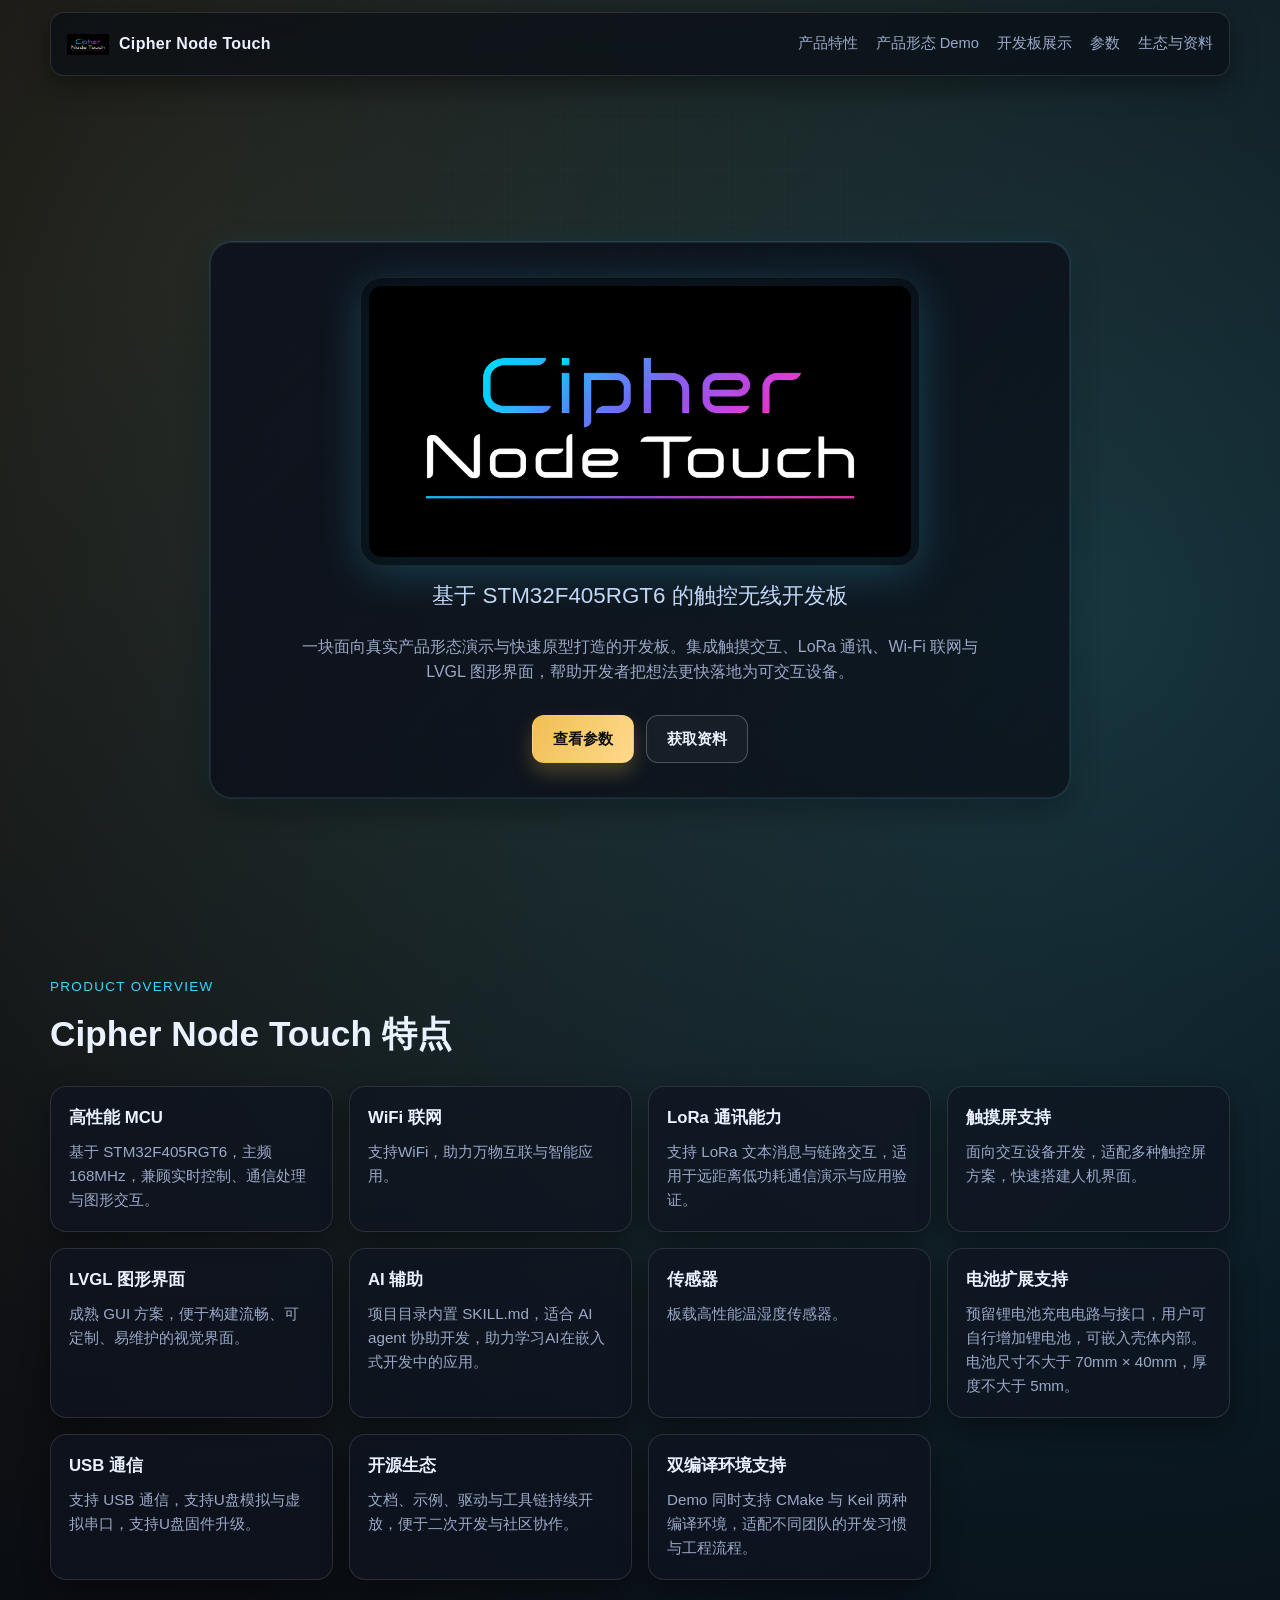
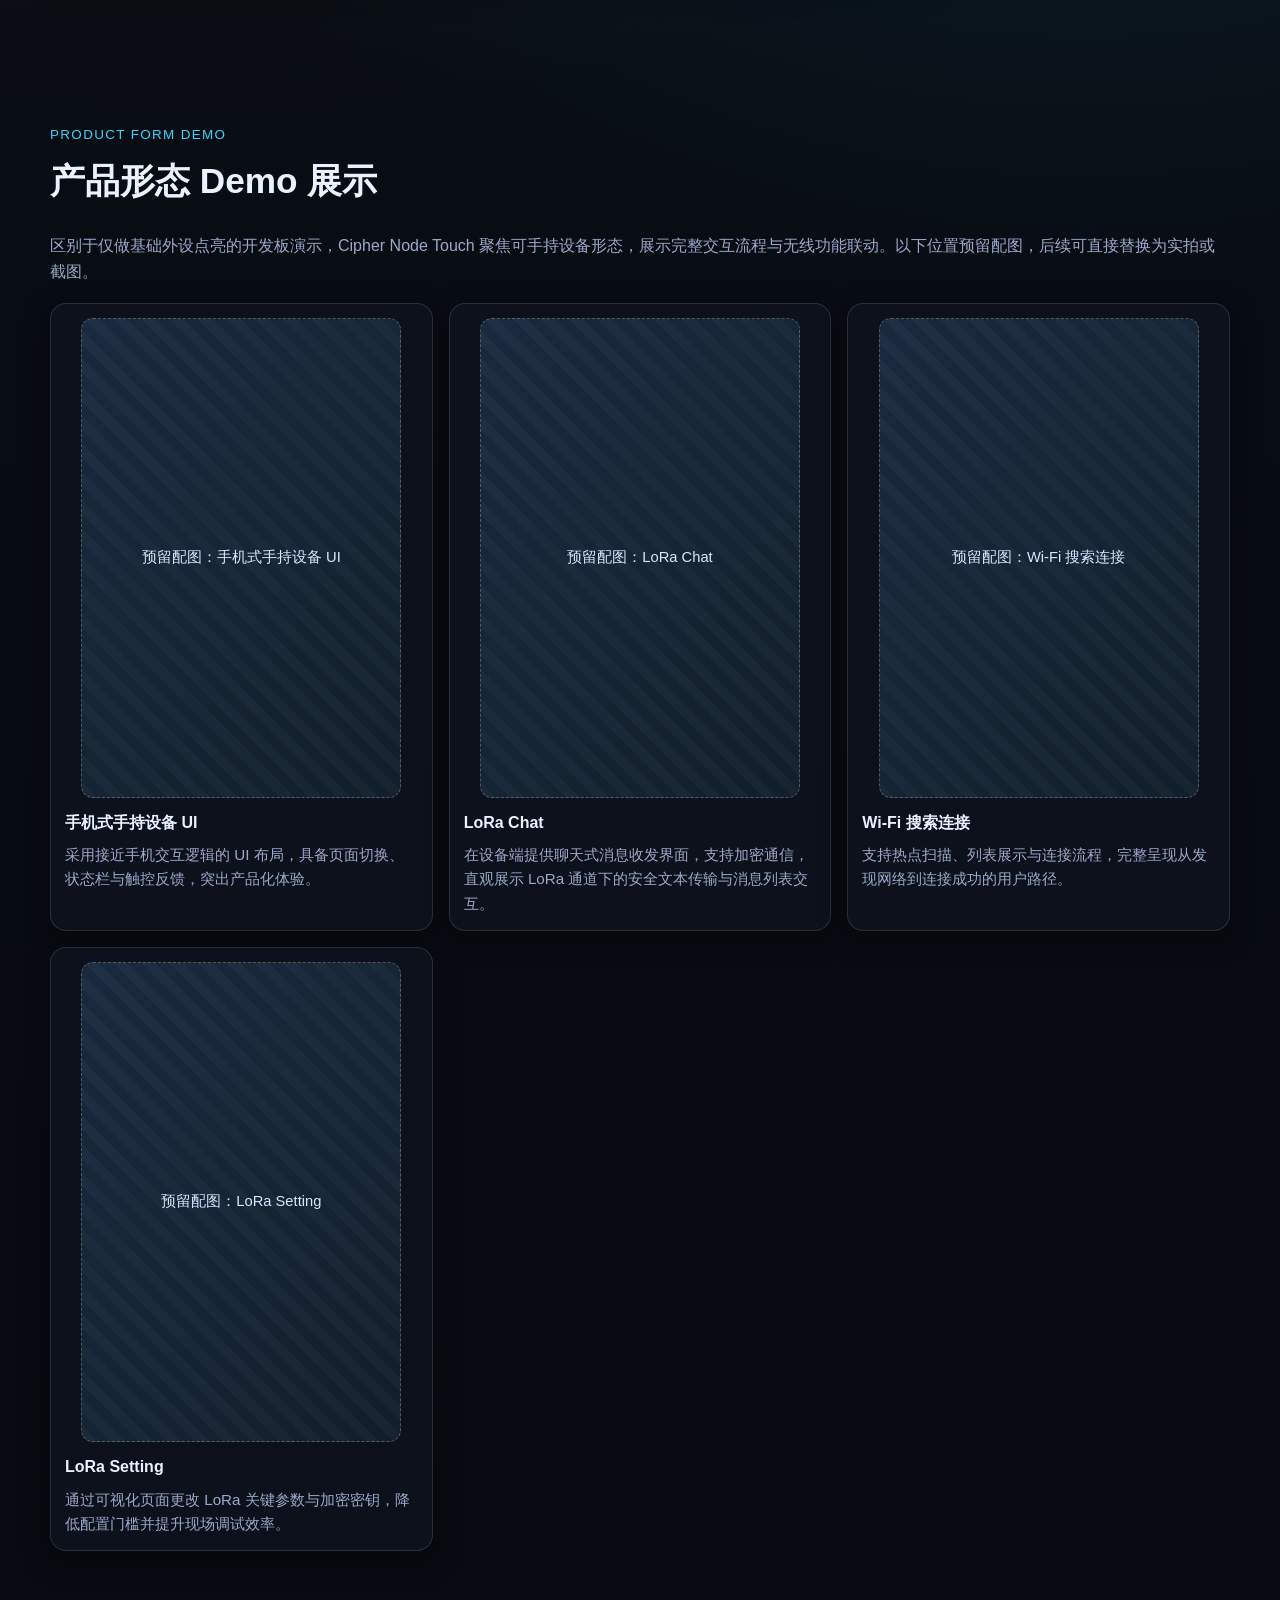
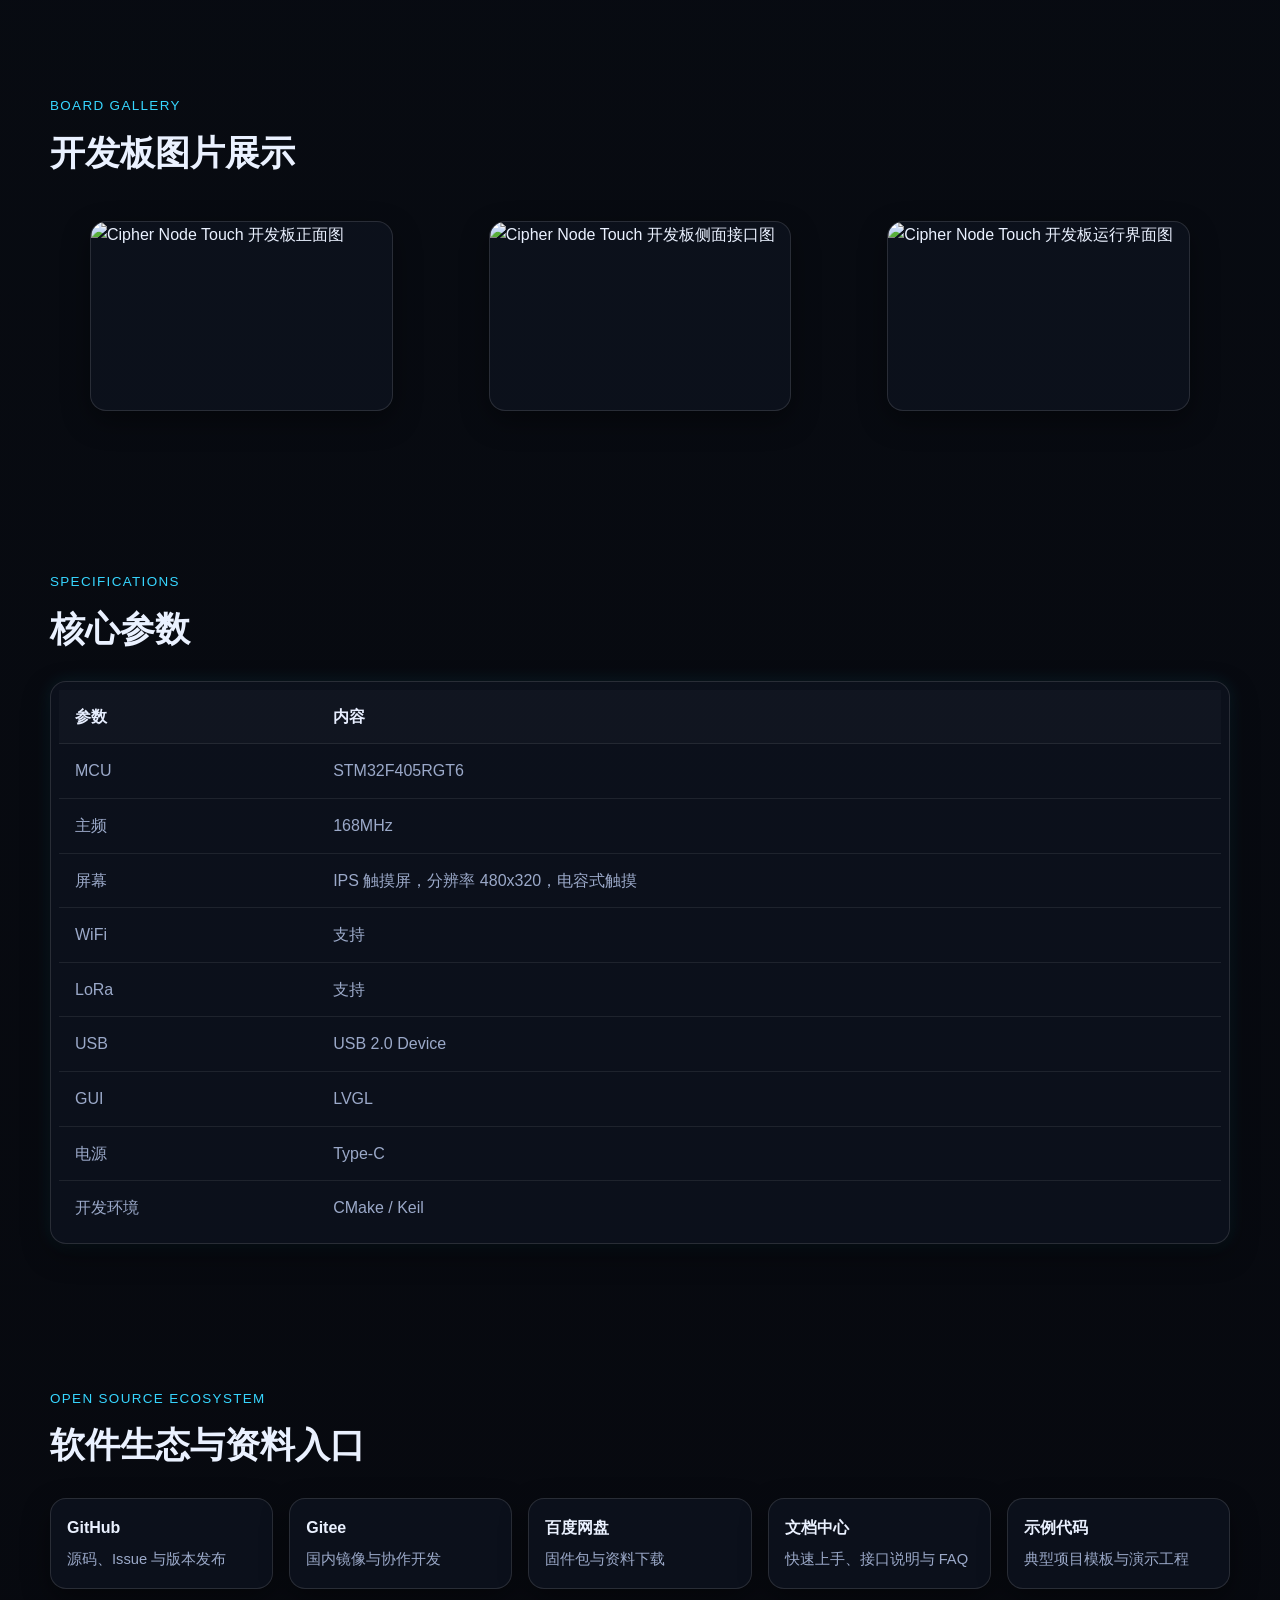
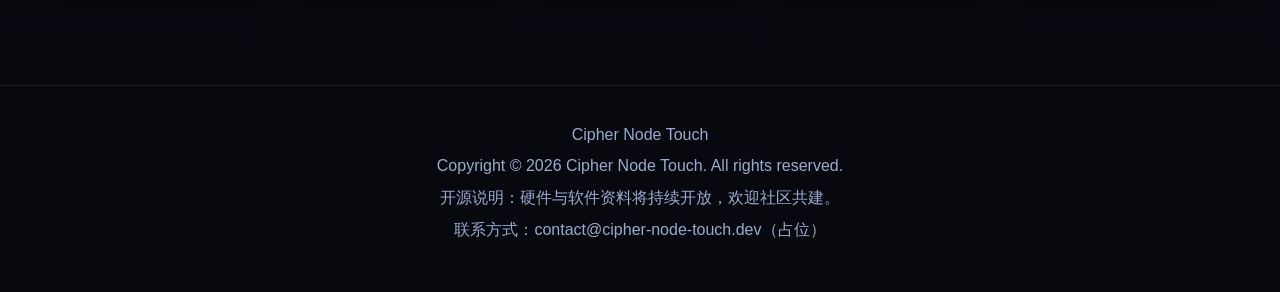
==== index.html @ 7a398c1e "init version" ====
<!doctype html>
<html lang="zh-CN">
  <head>
    <meta charset="UTF-8" />
    <meta http-equiv="X-UA-Compatible" content="IE=edge" />
    <meta name="viewport" content="width=device-width, initial-scale=1.0" />
    <title>Cipher Node Touch - STM32F405 触控无线开发板</title>
    <meta
      name="description"
      content="Cipher Node Touch 是一款基于 STM32F405RGT6 的触控无线开发板，支持 LoRa Chat、Wi-Fi 连接与 LVGL 图形界面。"
    />
    <meta
      name="keywords"
      content="Cipher Node Touch, 嵌入式开发板, STM32F405RGT6, 168MHz, LoRa Chat, Wi-Fi, LVGL, 触摸屏"
    />
    <meta name="author" content="Cipher Node Touch Team" />
    <meta property="og:title" content="Cipher Node Touch" />
    <meta
      property="og:description"
      content="基于 STM32F405RGT6 的触控无线开发板，专注产品化 UI 演示与快速开发。"
    />
    <meta property="og:type" content="website" />
    <meta property="og:image" content="images/board1.jpg" />
    <meta property="og:locale" content="zh_CN" />
    <link rel="stylesheet" href="style.css" />
  </head>
  <body class="is-loading">
    <div class="loader" aria-hidden="true">
      <div class="loader__ring"></div>
      <p>Cipher Node Touch</p>
    </div>

    <header class="site-header glass">
      <a class="logo" href="#hero" aria-label="Cipher Node Touch 首页">
        <img src="images/cipher_node_touch_logo.png" alt="Cipher Node Touch Logo" />
        <span>Cipher Node Touch</span>
      </a>
      <nav class="nav-links">
        <a href="#features">产品特性</a>
        <a href="#form-demo">产品形态 Demo</a>
        <a href="#gallery">开发板展示</a>
        <a href="#specs">参数</a>
        <a href="#ecosystem">生态与资料</a>
      </nav>
    </header>

    <main>
      <section id="hero" class="hero section-grid">
        <div class="hero__content reveal">
          <img
            class="hero-logo"
            src="images/cipher_node_touch_logo.png"
            alt="Cipher Node Touch"
          />
          <h2>基于 STM32F405RGT6 的触控无线开发板</h2>
          <p class="hero__desc">
            一块面向真实产品形态演示与快速原型打造的开发板。集成触摸交互、LoRa 通讯、Wi-Fi 联网与 LVGL 图形界面，帮助开发者把想法更快落地为可交互设备。
          </p>
          <div class="hero__actions">
            <a class="btn btn--primary" href="#specs">查看参数</a>
            <a class="btn btn--ghost" href="#ecosystem">获取资料</a>
          </div>
        </div>
      </section>

      <section id="features" class="section">
        <div class="section-title reveal">
          <p class="kicker">Product Overview</p>
          <h3>Cipher Node Touch 特点</h3>
        </div>
        <div class="feature-grid">
          <article class="card reveal">
            <h4>高性能 MCU</h4>
            <p>基于 STM32F405RGT6，主频 168MHz，兼顾实时控制、通信处理与图形交互。</p>
          </article>
          <article class="card reveal">
            <h4>WiFi 联网</h4>
            <p>支持WiFi，助力万物互联与智能应用。</p>
          </article>
          <article class="card reveal">
            <h4>LoRa 通讯能力</h4>
            <p>支持 LoRa 文本消息与链路交互，适用于远距离低功耗通信演示与应用验证。</p>
          </article>
          <article class="card reveal">
            <h4>触摸屏支持</h4>
            <p>面向交互设备开发，适配多种触控屏方案，快速搭建人机界面。</p>
          </article>
          <article class="card reveal">
            <h4>LVGL 图形界面</h4>
            <p>成熟 GUI 方案，便于构建流畅、可定制、易维护的视觉界面。</p>
          </article>
          <article class="card reveal">
            <h4>AI 辅助</h4>
            <p>项目目录内置 SKILL.md，适合 AI agent 协助开发，助力学习AI在嵌入式开发中的应用。</p>
          </article>
          <article class="card reveal">
            <h4>传感器</h4>
            <p>板载高性能温湿度传感器。</p>
          </article>
          <article class="card reveal">
            <h4>电池扩展支持</h4>
            <p>预留锂电池充电电路与接口，用户可自行增加锂电池，可嵌入壳体内部。电池尺寸不大于 70mm × 40mm，厚度不大于 5mm。</p>
          </article>
          <article class="card reveal">
            <h4>USB 通信</h4>
            <p>支持 USB 通信，支持U盘模拟与虚拟串口，支持U盘固件升级。</p>
          </article>
          <article class="card reveal">
            <h4>开源生态</h4>
            <p>文档、示例、驱动与工具链持续开放，便于二次开发与社区协作。</p>
          </article>
          <article class="card reveal">
            <h4>双编译环境支持</h4>
            <p>Demo 同时支持 CMake 与 Keil 两种编译环境，适配不同团队的开发习惯与工程流程。</p>
          </article>
        </div>
      </section>

      <section id="form-demo" class="section">
        <div class="section-title reveal">
          <p class="kicker">Product Form Demo</p>
          <h3>产品形态 Demo 展示</h3>
        </div>
        <p class="demo-intro reveal">
          区别于仅做基础外设点亮的开发板演示，Cipher Node Touch 聚焦可手持设备形态，展示完整交互流程与无线功能联动。以下位置预留配图，后续可直接替换为实拍或截图。
        </p>
        <div class="demo-grid">
          <article class="demo-card reveal">
            <div class="demo-media" aria-label="手机式手持设备 UI 预留配图">
              <span>预留配图：手机式手持设备 UI</span>
            </div>
            <h4>手机式手持设备 UI</h4>
            <p>采用接近手机交互逻辑的 UI 布局，具备页面切换、状态栏与触控反馈，突出产品化体验。</p>
          </article>
          <article class="demo-card reveal">
            <div class="demo-media" aria-label="LoRa Chat 演示预留配图">
              <span>预留配图：LoRa Chat</span>
            </div>
            <h4>LoRa Chat</h4>
            <p>在设备端提供聊天式消息收发界面，支持加密通信，直观展示 LoRa 通道下的安全文本传输与消息列表交互。</p>
          </article>
          <article class="demo-card reveal">
            <div class="demo-media" aria-label="Wi-Fi 搜索连接演示预留配图">
              <span>预留配图：Wi-Fi 搜索连接</span>
            </div>
            <h4>Wi-Fi 搜索连接</h4>
            <p>支持热点扫描、列表展示与连接流程，完整呈现从发现网络到连接成功的用户路径。</p>
          </article>
          <article class="demo-card reveal">
            <div class="demo-media" aria-label="LoRa Setting 演示预留配图">
              <span>预留配图：LoRa Setting</span>
            </div>
            <h4>LoRa Setting</h4>
            <p>通过可视化页面更改 LoRa 关键参数与加密密钥，降低配置门槛并提升现场调试效率。</p>
          </article>
        </div>
      </section>

      <section id="gallery" class="section">
        <div class="section-title reveal">
          <p class="kicker">Board Gallery</p>
          <h3>开发板图片展示</h3>
        </div>
        <div class="gallery-grid">
          <figure class="gallery-item reveal">
            <img
              src="images/board1.jpg"
              data-full="images/board1.jpg"
              loading="lazy"
              alt="Cipher Node Touch 开发板正面图"
            />
          </figure>
          <figure class="gallery-item reveal">
            <img
              src="images/board2.jpg"
              data-full="images/board2.jpg"
              loading="lazy"
              alt="Cipher Node Touch 开发板侧面接口图"
            />
          </figure>
          <figure class="gallery-item reveal">
            <img
              src="images/board3.jpg"
              data-full="images/board3.jpg"
              loading="lazy"
              alt="Cipher Node Touch 开发板运行界面图"
            />
          </figure>
        </div>
      </section>

      <section id="specs" class="section">
        <div class="section-title reveal">
          <p class="kicker">Specifications</p>
          <h3>核心参数</h3>
        </div>
        <div class="table-wrap reveal">
          <table class="spec-table" aria-label="Cipher Node Touch 参数表">
            <thead>
              <tr>
                <th>参数</th>
                <th>内容</th>
              </tr>
            </thead>
            <tbody>
              <tr>
                <td>MCU</td>
                <td>STM32F405RGT6</td>
              </tr>
              <tr>
                <td>主频</td>
                <td>168MHz</td>
              </tr>
              <tr>
                <td>屏幕</td>
                <td>IPS 触摸屏，分辨率 480x320，电容式触摸</td>
              </tr>
              <tr>
                <td>WiFi</td>
                <td>支持</td>
              </tr>
              <tr>
                <td>LoRa</td>
                <td>支持</td>
              </tr>
              <tr>
                <td>USB</td>
                <td>USB 2.0 Device</td>
              </tr>
              <tr>
                <td>GUI</td>
                <td>LVGL</td>
              </tr>
              <tr>
                <td>电源</td>
                <td>Type-C</td>
              </tr>
              <tr>
                <td>开发环境</td>
                <td>CMake / Keil</td>
              </tr>
            </tbody>
          </table>
        </div>
      </section>

      <section id="ecosystem" class="section">
        <div class="section-title reveal">
          <p class="kicker">Open Source Ecosystem</p>
          <h3>软件生态与资料入口</h3>
        </div>
        <div class="eco-grid">
          <a class="eco-card reveal" href="https://github.com/your_repo" target="_blank" rel="noreferrer">
            <h4>GitHub</h4>
            <p>源码、Issue 与版本发布</p>
          </a>
          <a class="eco-card reveal" href="https://gitee.com/your_repo" target="_blank" rel="noreferrer">
            <h4>Gitee</h4>
            <p>国内镜像与协作开发</p>
          </a>
          <a class="eco-card reveal" href="https://pan.baidu.com/xxxx" target="_blank" rel="noreferrer">
            <h4>百度网盘</h4>
            <p>固件包与资料下载</p>
          </a>
          <a class="eco-card reveal" href="https://github.com/your_repo" target="_blank" rel="noreferrer">
            <h4>文档中心</h4>
            <p>快速上手、接口说明与 FAQ</p>
          </a>
          <a class="eco-card reveal" href="https://github.com/your_repo" target="_blank" rel="noreferrer">
            <h4>示例代码</h4>
            <p>典型项目模板与演示工程</p>
          </a>
        </div>
      </section>
    </main>

    <footer class="site-footer">
      <p>Cipher Node Touch</p>
      <p>Copyright © <span id="year"></span> Cipher Node Touch. All rights reserved.</p>
      <p>开源说明：硬件与软件资料将持续开放，欢迎社区共建。</p>
      <p>联系方式：contact@cipher-node-touch.dev（占位）</p>
    </footer>

    <button class="back-to-top" id="backToTop" aria-label="返回顶部">↑</button>

    <div class="lightbox" id="lightbox" aria-hidden="true">
      <button class="lightbox__close" id="lightboxClose" aria-label="关闭预览">×</button>
      <img id="lightboxImg" alt="开发板大图预览" />
    </div>

    <script src="script.js"></script>
  </body>
</html>
---- style.css ----
:root {
  --bg: #090b10;
  --bg-soft: #121723;
  --card: rgba(15, 20, 32, 0.72);
  --line: rgba(255, 255, 255, 0.12);
  --text: #eaf1ff;
  --muted: #9ba9c9;
  --gold: #f0bf53;
  --cyan: #37d6ff;
  --accent: #65b6ff;
  --radius: 16px;
  --shadow-soft: 0 10px 28px rgba(0, 0, 0, 0.4);
  --shadow-glow: 0 0 0 1px rgba(101, 182, 255, 0.16), 0 0 24px rgba(55, 214, 255, 0.1);
}

* {
  box-sizing: border-box;
}

html {
  scroll-behavior: smooth;
}

body {
  margin: 0;
  color: var(--text);
  background:
    radial-gradient(circle at 85% 12%, rgba(55, 214, 255, 0.18), transparent 28%),
    radial-gradient(circle at 15% 5%, rgba(240, 191, 83, 0.12), transparent 30%),
    linear-gradient(180deg, #07090f 0%, #080c13 36%, #07090f 100%);
  font-family: "HarmonyOS Sans SC", "Noto Sans SC", "PingFang SC", "Microsoft YaHei", sans-serif;
  line-height: 1.6;
  overflow-x: hidden;
}

body::before {
  content: "";
  position: fixed;
  inset: 0;
  pointer-events: none;
  background-image:
    linear-gradient(rgba(255, 255, 255, 0.04) 1px, transparent 1px),
    linear-gradient(90deg, rgba(255, 255, 255, 0.04) 1px, transparent 1px);
  background-size: 56px 56px;
  mask-image: radial-gradient(circle at center, black 35%, transparent 100%);
  opacity: 0.35;
  z-index: -1;
}

a {
  color: inherit;
  text-decoration: none;
}

.site-header {
  position: sticky;
  top: 12px;
  z-index: 20;
  width: min(1180px, calc(100% - 24px));
  margin: 12px auto 0;
  padding: 10px 16px;
  display: flex;
  align-items: center;
  justify-content: space-between;
  border-radius: 14px;
  border: 1px solid var(--line);
}

.glass {
  backdrop-filter: blur(10px) saturate(130%);
  background: rgba(10, 14, 22, 0.72);
  box-shadow: var(--shadow-soft);
}

.logo {
  display: inline-flex;
  align-items: center;
  gap: 10px;
  font-weight: 700;
  letter-spacing: 0.02em;
}

.logo img {
  width: 42px;
  height: 42px;
  object-fit: contain;
}

.nav-links {
  display: flex;
  gap: 18px;
  font-size: 0.92rem;
  color: var(--muted);
}

.nav-links a {
  position: relative;
  transition: color 0.28s ease;
}

.nav-links a::after {
  content: "";
  position: absolute;
  left: 0;
  bottom: -5px;
  width: 100%;
  height: 2px;
  transform: scaleX(0);
  transform-origin: right;
  transition: transform 0.25s ease;
  background: linear-gradient(90deg, var(--gold), var(--cyan));
}

.nav-links a:hover {
  color: var(--text);
}

.nav-links a:hover::after {
  transform-origin: left;
  transform: scaleX(1);
}

main {
  width: min(1180px, calc(100% - 24px));
  margin: 0 auto;
}

.section {
  padding: 72px 0;
}

.section-grid {
  min-height: 92vh;
  display: grid;
  place-items: center;
  padding: 80px 0 20px;
  position: relative;
  isolation: isolate;
}

.hero__content {
  width: min(860px, 100%);
  text-align: center;
  padding: 34px 28px;
  border-radius: 22px;
  border: 1px solid rgba(255, 255, 255, 0.08);
  background: linear-gradient(135deg, rgba(11, 16, 28, 0.85), rgba(8, 11, 20, 0.65));
  box-shadow: var(--shadow-soft), var(--shadow-glow);
}

.hero-logo {
  width: min(560px, 88%);
  height: auto;
  display: block;
  margin: 0 auto;
  padding: 8px;
  border-radius: 22px;
  background: rgba(7, 11, 18, 0.68);
  border: 1px solid rgba(255, 255, 255, 0.08);
  filter: drop-shadow(0 8px 22px rgba(55, 214, 255, 0.24));
}

h1 {
  margin: 0;
  font-size: clamp(2.2rem, 6vw, 4rem);
  line-height: 1.1;
  letter-spacing: 0.02em;
}

h2 {
  margin: 12px 0 0;
  font-weight: 500;
  color: #c7d7f6;
  font-size: clamp(1rem, 2.7vw, 1.4rem);
}

.hero__desc {
  margin: 20px auto 0;
  max-width: 680px;
  color: var(--muted);
}

.hero__actions {
  margin-top: 30px;
  display: inline-flex;
  flex-wrap: wrap;
  justify-content: center;
  gap: 12px;
}

.btn {
  padding: 11px 20px;
  border-radius: 12px;
  font-weight: 600;
  font-size: 0.95rem;
  border: 1px solid transparent;
  transition: transform 0.24s ease, box-shadow 0.24s ease, border-color 0.24s ease;
}

.btn:hover {
  transform: translateY(-2px);
}

.btn--primary {
  color: #101010;
  background: linear-gradient(120deg, var(--gold), #ffd98c);
  box-shadow: 0 10px 20px rgba(240, 191, 83, 0.25);
}

.btn--ghost {
  border-color: rgba(255, 255, 255, 0.24);
  background: rgba(255, 255, 255, 0.04);
}

.btn--ghost:hover {
  box-shadow: 0 8px 20px rgba(55, 214, 255, 0.14);
}

.section-title {
  margin-bottom: 24px;
}

.kicker {
  color: var(--cyan);
  margin: 0;
  font-size: 0.84rem;
  text-transform: uppercase;
  letter-spacing: 0.1em;
}

h3 {
  margin: 8px 0 0;
  font-size: clamp(1.45rem, 3vw, 2.2rem);
}

.feature-grid,
.demo-grid,
.gallery-grid,
.eco-grid {
  display: grid;
  gap: 16px;
}

.feature-grid {
  grid-template-columns: repeat(4, minmax(0, 1fr));
}

.card,
.eco-card,
.gallery-item,
.table-wrap {
  border-radius: var(--radius);
  border: 1px solid var(--line);
  background: var(--card);
  box-shadow: var(--shadow-soft);
}

.card {
  padding: 18px;
  transition: transform 0.26s ease, border-color 0.26s ease, box-shadow 0.26s ease;
}

.card h4 {
  margin: 0;
  font-size: 1.05rem;
}

.card p {
  margin: 8px 0 0;
  color: var(--muted);
  font-size: 0.95rem;
}

.card:hover {
  transform: translateY(-4px);
  border-color: rgba(101, 182, 255, 0.42);
  box-shadow: var(--shadow-soft), 0 0 22px rgba(55, 214, 255, 0.14);
}

.gallery-grid {
  grid-template-columns: repeat(3, minmax(0, 1fr));
}

.demo-intro {
  margin: 0 0 18px;
  color: var(--muted);
}

.demo-grid {
  grid-template-columns: repeat(3, minmax(0, 1fr));
}

.demo-card {
  padding: 14px;
  border-radius: var(--radius);
  border: 1px solid var(--line);
  background: var(--card);
  box-shadow: var(--shadow-soft);
  transition: transform 0.26s ease, border-color 0.26s ease, box-shadow 0.26s ease;
}

.demo-card:hover {
  transform: translateY(-4px);
  border-color: rgba(101, 182, 255, 0.42);
  box-shadow: var(--shadow-soft), 0 0 22px rgba(55, 214, 255, 0.14);
}

.demo-media {
  width: min(320px, 100%);
  aspect-ratio: 320 / 480;
  border-radius: 12px;
  border: 1px dashed rgba(255, 255, 255, 0.24);
  display: grid;
  place-items: center;
  text-align: center;
  padding: 12px;
  margin: 0 auto;
  color: #d9e6ff;
  background:
    linear-gradient(130deg, rgba(101, 182, 255, 0.14), rgba(55, 214, 255, 0.06)),
    repeating-linear-gradient(45deg, rgba(255, 255, 255, 0.04) 0 10px, rgba(255, 255, 255, 0.01) 10px 20px);
}

.demo-media span {
  font-size: 0.92rem;
}

.demo-card h4 {
  margin: 12px 0 0;
}

.demo-card p {
  margin: 8px 0 0;
  color: var(--muted);
  font-size: 0.95rem;
}

.gallery-item {
  overflow: hidden;
}

.gallery-item img {
  display: block;
  width: 100%;
  aspect-ratio: 16 / 10;
  object-fit: cover;
  transition: transform 0.32s ease, filter 0.32s ease;
  cursor: zoom-in;
}

.gallery-item:hover img {
  transform: scale(1.04);
  filter: brightness(1.08);
}

.table-wrap {
  overflow-x: auto;
  padding: 8px;
  box-shadow: var(--shadow-soft), 0 0 18px rgba(55, 214, 255, 0.1);
}

.spec-table {
  width: 100%;
  border-collapse: collapse;
  min-width: 620px;
}

.spec-table th,
.spec-table td {
  padding: 14px 16px;
  border-bottom: 1px solid rgba(255, 255, 255, 0.08);
  text-align: left;
}

.spec-table th {
  color: #e7eeff;
  background: rgba(255, 255, 255, 0.02);
  font-weight: 600;
}

.spec-table td {
  color: var(--muted);
}

.spec-table tr:last-child td {
  border-bottom: none;
}

.eco-grid {
  grid-template-columns: repeat(5, minmax(0, 1fr));
}

.eco-card {
  padding: 16px;
  transition: transform 0.24s ease, border-color 0.24s ease, box-shadow 0.24s ease;
}

.eco-card h4 {
  margin: 0;
}

.eco-card p {
  margin: 8px 0 0;
  color: var(--muted);
  font-size: 0.92rem;
}

.eco-card:hover {
  transform: translateY(-3px);
  border-color: rgba(240, 191, 83, 0.55);
  box-shadow: var(--shadow-soft), 0 0 22px rgba(240, 191, 83, 0.14);
}

.site-footer {
  margin-top: 24px;
  padding: 30px 12px 44px;
  color: #9aabcf;
  text-align: center;
  border-top: 1px solid rgba(255, 255, 255, 0.08);
}

.site-footer p {
  margin: 6px 0;
}

.back-to-top {
  position: fixed;
  right: 18px;
  bottom: 20px;
  width: 42px;
  height: 42px;
  border: none;
  border-radius: 50%;
  display: grid;
  place-items: center;
  color: #111;
  font-size: 18px;
  font-weight: 700;
  cursor: pointer;
  background: linear-gradient(145deg, var(--gold), #ffd98c);
  box-shadow: 0 8px 22px rgba(240, 191, 83, 0.32);
  opacity: 0;
  transform: translateY(10px);
  pointer-events: none;
  transition: opacity 0.24s ease, transform 0.24s ease;
  z-index: 21;
}

.back-to-top.is-visible {
  opacity: 1;
  transform: translateY(0);
  pointer-events: auto;
}

.loader {
  position: fixed;
  inset: 0;
  display: grid;
  place-items: center;
  gap: 12px;
  background: #080b12;
  z-index: 50;
  transition: opacity 0.45s ease, visibility 0.45s ease;
}

.loader p {
  margin: 0;
  color: #afbddb;
  letter-spacing: 0.08em;
}

.loader__ring {
  width: 46px;
  height: 46px;
  border-radius: 50%;
  border: 3px solid rgba(255, 255, 255, 0.14);
  border-top-color: var(--cyan);
  animation: spin 1s linear infinite;
}

body.is-ready .loader {
  opacity: 0;
  visibility: hidden;
}

.lightbox {
  position: fixed;
  inset: 0;
  display: grid;
  place-items: center;
  padding: 20px;
  background: rgba(4, 7, 12, 0.82);
  opacity: 0;
  visibility: hidden;
  transition: opacity 0.28s ease, visibility 0.28s ease;
  z-index: 45;
}

.lightbox img {
  width: min(1100px, calc(100vw - 24px));
  max-height: calc(100vh - 36px);
  object-fit: contain;
  border-radius: 14px;
  border: 1px solid rgba(255, 255, 255, 0.18);
}

.lightbox.is-open {
  opacity: 1;
  visibility: visible;
}

.lightbox__close {
  position: absolute;
  top: 14px;
  right: 18px;
  width: 38px;
  height: 38px;
  border: none;
  border-radius: 50%;
  font-size: 24px;
  line-height: 1;
  color: #0d0d0d;
  cursor: pointer;
  background: linear-gradient(145deg, var(--gold), #ffd98c);
}

.reveal {
  opacity: 0;
  transform: translateY(14px);
  transition: opacity 0.55s ease, transform 0.55s ease;
}

.reveal.is-visible {
  opacity: 1;
  transform: translateY(0);
}

@keyframes spin {
  to {
    transform: rotate(360deg);
  }
}

@media (max-width: 1100px) {
  .feature-grid {
    grid-template-columns: repeat(2, minmax(0, 1fr));
  }

  .demo-grid {
    grid-template-columns: repeat(2, minmax(0, 1fr));
  }

  .eco-grid {
    grid-template-columns: repeat(3, minmax(0, 1fr));
  }
}

@media (max-width: 760px) {
  .site-header {
    top: 8px;
    flex-direction: column;
    align-items: flex-start;
    gap: 8px;
  }

  .nav-links {
    width: 100%;
    overflow-x: auto;
    white-space: nowrap;
    padding-bottom: 2px;
  }

  .section {
    padding: 54px 0;
  }

  .hero__content {
    text-align: left;
  }

  .hero__actions {
    justify-content: flex-start;
  }

  .feature-grid,
  .demo-grid,
  .gallery-grid,
  .eco-grid {
    grid-template-columns: 1fr;
  }

  .spec-table {
    min-width: 540px;
  }
}
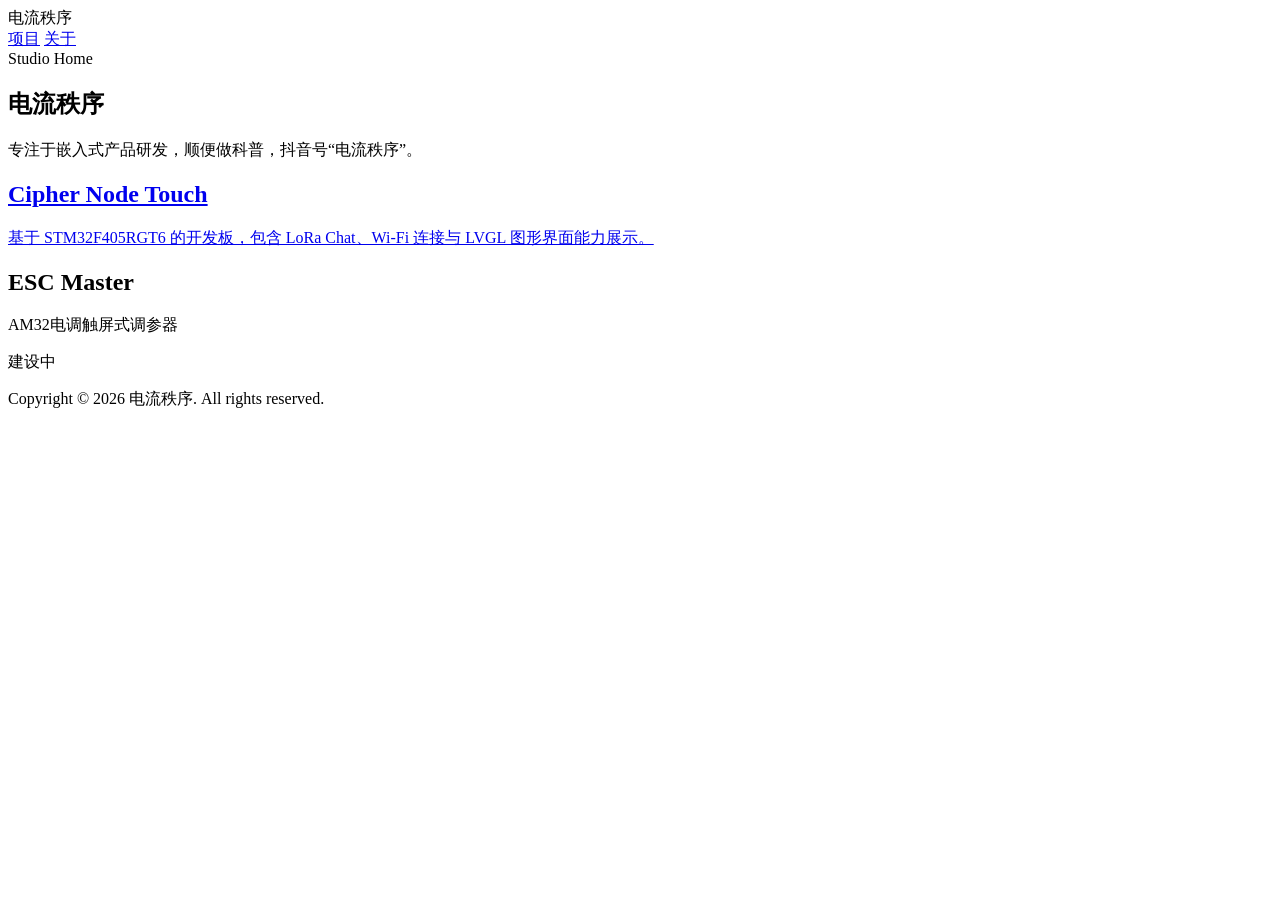
==== commit 2858182f: "add Google Analytics" ====
--- a/index.html
+++ b/index.html
@@ -1,293 +1,80 @@
 <!doctype html>
 <html lang="zh-CN">
   <head>
+    <!-- Google tag (gtag.js) -->
+    <script async src="https://www.googletagmanager.com/gtag/js?id=G-Q7XBK7DT02"></script>
+    <script>
+      window.dataLayer = window.dataLayer || [];
+      function gtag(){dataLayer.push(arguments);}
+      gtag('js', new Date());
+
+      gtag('config', 'G-Q7XBK7DT02');
+    </script>
     <meta charset="UTF-8" />
     <meta http-equiv="X-UA-Compatible" content="IE=edge" />
     <meta name="viewport" content="width=device-width, initial-scale=1.0" />
-    <title>Cipher Node Touch - STM32F405 触控无线开发板</title>
+    <title>电流秩序</title>
     <meta
       name="description"
-      content="Cipher Node Touch 是一款基于 STM32F405RGT6 的触控无线开发板，支持 LoRa Chat、Wi-Fi 连接与 LVGL 图形界面。"
+      content="专注于嵌入式产品研发。"
     />
-    <meta
-      name="keywords"
-      content="Cipher Node Touch, 嵌入式开发板, STM32F405RGT6, 168MHz, LoRa Chat, Wi-Fi, LVGL, 触摸屏"
-    />
-    <meta name="author" content="Cipher Node Touch Team" />
-    <meta property="og:title" content="Cipher Node Touch" />
+    <meta property="og:title" content="电流秩序" />
     <meta
       property="og:description"
-      content="基于 STM32F405RGT6 的触控无线开发板，专注产品化 UI 演示与快速开发。"
+      content="专注于嵌入式产品研发。"
     />
     <meta property="og:type" content="website" />
-    <meta property="og:image" content="images/board1.jpg" />
     <meta property="og:locale" content="zh_CN" />
-    <link rel="stylesheet" href="style.css" />
+    <link rel="stylesheet" href="studio-home.css" />
   </head>
-  <body class="is-loading">
-    <div class="loader" aria-hidden="true">
-      <div class="loader__ring"></div>
-      <p>Cipher Node Touch</p>
+  <body>
+    <div class="site">
+      <header>
+        <div class="brand">电流秩序</div>
+        <nav>
+          <a href="#projects">项目</a>
+          <a href="#about">关于</a>
+        </nav>
+      </header>
+
+      <main>
+        <section class="hero" id="about">
+          <div>
+            <span class="badge">Studio Home</span>
+            <h1>电流秩序</h1>
+            <p>
+              专注于嵌入式产品研发，顺便做科普，抖音号“电流秩序”。
+            </p>
+          </div>
+        </section>
+
+        <section class="projects" id="projects">
+          <div class="grid">
+            <a class="project-card" href="/cipher_node_touch/">
+              <h2>Cipher Node Touch</h2>
+              <p>
+                基于 STM32F405RGT6 的开发板，包含 LoRa Chat、Wi-Fi 连接与 LVGL 图形界面能力展示。
+              </p>
+            </a>
+            <article class="project-card" aria-label="ESC Master 项目">
+              <h2>ESC Master</h2>
+              <p>AM32电调触屏式调参器</p>
+              <p class="project-link">建设中</p>
+            </article>
+          </div>
+        </section>
+      </main>
+
+      <footer>
+        <p>Copyright © <span id="year"></span> 电流秩序. All rights reserved.</p>
+      </footer>
     </div>
 
-    <header class="site-header glass">
-      <a class="logo" href="#hero" aria-label="Cipher Node Touch 首页">
-        <img src="images/cipher_node_touch_logo.png" alt="Cipher Node Touch Logo" />
-        <span>Cipher Node Touch</span>
-      </a>
-      <nav class="nav-links">
-        <a href="#features">产品特性</a>
-        <a href="#form-demo">产品形态 Demo</a>
-        <a href="#gallery">开发板展示</a>
-        <a href="#specs">参数</a>
-        <a href="#ecosystem">生态与资料</a>
-      </nav>
-    </header>
-
-    <main>
-      <section id="hero" class="hero section-grid">
-        <div class="hero__content reveal">
-          <img
-            class="hero-logo"
-            src="images/cipher_node_touch_logo.png"
-            alt="Cipher Node Touch"
-          />
-          <h2>基于 STM32F405RGT6 的触控无线开发板</h2>
-          <p class="hero__desc">
-            一块面向真实产品形态演示与快速原型打造的开发板。集成触摸交互、LoRa 通讯、Wi-Fi 联网与 LVGL 图形界面，帮助开发者把想法更快落地为可交互设备。
-          </p>
-          <div class="hero__actions">
-            <a class="btn btn--primary" href="#specs">查看参数</a>
-            <a class="btn btn--ghost" href="#ecosystem">获取资料</a>
-          </div>
-        </div>
-      </section>
-
-      <section id="features" class="section">
-        <div class="section-title reveal">
-          <p class="kicker">Product Overview</p>
-          <h3>Cipher Node Touch 特点</h3>
-        </div>
-        <div class="feature-grid">
-          <article class="card reveal">
-            <h4>高性能 MCU</h4>
-            <p>基于 STM32F405RGT6，主频 168MHz，兼顾实时控制、通信处理与图形交互。</p>
-          </article>
-          <article class="card reveal">
-            <h4>WiFi 联网</h4>
-            <p>支持WiFi，助力万物互联与智能应用。</p>
-          </article>
-          <article class="card reveal">
-            <h4>LoRa 通讯能力</h4>
-            <p>支持 LoRa 文本消息与链路交互，适用于远距离低功耗通信演示与应用验证。</p>
-          </article>
-          <article class="card reveal">
-            <h4>触摸屏支持</h4>
-            <p>面向交互设备开发，适配多种触控屏方案，快速搭建人机界面。</p>
-          </article>
-          <article class="card reveal">
-            <h4>LVGL 图形界面</h4>
-            <p>成熟 GUI 方案，便于构建流畅、可定制、易维护的视觉界面。</p>
-          </article>
-          <article class="card reveal">
-            <h4>AI 辅助</h4>
-            <p>项目目录内置 SKILL.md，适合 AI agent 协助开发，助力学习AI在嵌入式开发中的应用。</p>
-          </article>
-          <article class="card reveal">
-            <h4>传感器</h4>
-            <p>板载高性能温湿度传感器。</p>
-          </article>
-          <article class="card reveal">
-            <h4>电池扩展支持</h4>
-            <p>预留锂电池充电电路与接口，用户可自行增加锂电池，可嵌入壳体内部。电池尺寸不大于 70mm × 40mm，厚度不大于 5mm。</p>
-          </article>
-          <article class="card reveal">
-            <h4>USB 通信</h4>
-            <p>支持 USB 通信，支持U盘模拟与虚拟串口，支持U盘固件升级。</p>
-          </article>
-          <article class="card reveal">
-            <h4>开源生态</h4>
-            <p>文档、示例、驱动与工具链持续开放，便于二次开发与社区协作。</p>
-          </article>
-          <article class="card reveal">
-            <h4>双编译环境支持</h4>
-            <p>Demo 同时支持 CMake 与 Keil 两种编译环境，适配不同团队的开发习惯与工程流程。</p>
-          </article>
-        </div>
-      </section>
-
-      <section id="form-demo" class="section">
-        <div class="section-title reveal">
-          <p class="kicker">Product Form Demo</p>
-          <h3>产品形态 Demo 展示</h3>
-        </div>
-        <p class="demo-intro reveal">
-          区别于仅做基础外设点亮的开发板演示，Cipher Node Touch 聚焦可手持设备形态，展示完整交互流程与无线功能联动。以下位置预留配图，后续可直接替换为实拍或截图。
-        </p>
-        <div class="demo-grid">
-          <article class="demo-card reveal">
-            <div class="demo-media" aria-label="手机式手持设备 UI 预留配图">
-              <span>预留配图：手机式手持设备 UI</span>
-            </div>
-            <h4>手机式手持设备 UI</h4>
-            <p>采用接近手机交互逻辑的 UI 布局，具备页面切换、状态栏与触控反馈，突出产品化体验。</p>
-          </article>
-          <article class="demo-card reveal">
-            <div class="demo-media" aria-label="LoRa Chat 演示预留配图">
-              <span>预留配图：LoRa Chat</span>
-            </div>
-            <h4>LoRa Chat</h4>
-            <p>在设备端提供聊天式消息收发界面，支持加密通信，直观展示 LoRa 通道下的安全文本传输与消息列表交互。</p>
-          </article>
-          <article class="demo-card reveal">
-            <div class="demo-media" aria-label="Wi-Fi 搜索连接演示预留配图">
-              <span>预留配图：Wi-Fi 搜索连接</span>
-            </div>
-            <h4>Wi-Fi 搜索连接</h4>
-            <p>支持热点扫描、列表展示与连接流程，完整呈现从发现网络到连接成功的用户路径。</p>
-          </article>
-          <article class="demo-card reveal">
-            <div class="demo-media" aria-label="LoRa Setting 演示预留配图">
-              <span>预留配图：LoRa Setting</span>
-            </div>
-            <h4>LoRa Setting</h4>
-            <p>通过可视化页面更改 LoRa 关键参数与加密密钥，降低配置门槛并提升现场调试效率。</p>
-          </article>
-        </div>
-      </section>
-
-      <section id="gallery" class="section">
-        <div class="section-title reveal">
-          <p class="kicker">Board Gallery</p>
-          <h3>开发板图片展示</h3>
-        </div>
-        <div class="gallery-grid">
-          <figure class="gallery-item reveal">
-            <img
-              src="images/board1.jpg"
-              data-full="images/board1.jpg"
-              loading="lazy"
-              alt="Cipher Node Touch 开发板正面图"
-            />
-          </figure>
-          <figure class="gallery-item reveal">
-            <img
-              src="images/board2.jpg"
-              data-full="images/board2.jpg"
-              loading="lazy"
-              alt="Cipher Node Touch 开发板侧面接口图"
-            />
-          </figure>
-          <figure class="gallery-item reveal">
-            <img
-              src="images/board3.jpg"
-              data-full="images/board3.jpg"
-              loading="lazy"
-              alt="Cipher Node Touch 开发板运行界面图"
-            />
-          </figure>
-        </div>
-      </section>
-
-      <section id="specs" class="section">
-        <div class="section-title reveal">
-          <p class="kicker">Specifications</p>
-          <h3>核心参数</h3>
-        </div>
-        <div class="table-wrap reveal">
-          <table class="spec-table" aria-label="Cipher Node Touch 参数表">
-            <thead>
-              <tr>
-                <th>参数</th>
-                <th>内容</th>
-              </tr>
-            </thead>
-            <tbody>
-              <tr>
-                <td>MCU</td>
-                <td>STM32F405RGT6</td>
-              </tr>
-              <tr>
-                <td>主频</td>
-                <td>168MHz</td>
-              </tr>
-              <tr>
-                <td>屏幕</td>
-                <td>IPS 触摸屏，分辨率 480x320，电容式触摸</td>
-              </tr>
-              <tr>
-                <td>WiFi</td>
-                <td>支持</td>
-              </tr>
-              <tr>
-                <td>LoRa</td>
-                <td>支持</td>
-              </tr>
-              <tr>
-                <td>USB</td>
-                <td>USB 2.0 Device</td>
-              </tr>
-              <tr>
-                <td>GUI</td>
-                <td>LVGL</td>
-              </tr>
-              <tr>
-                <td>电源</td>
-                <td>Type-C</td>
-              </tr>
-              <tr>
-                <td>开发环境</td>
-                <td>CMake / Keil</td>
-              </tr>
-            </tbody>
-          </table>
-        </div>
-      </section>
-
-      <section id="ecosystem" class="section">
-        <div class="section-title reveal">
-          <p class="kicker">Open Source Ecosystem</p>
-          <h3>软件生态与资料入口</h3>
-        </div>
-        <div class="eco-grid">
-          <a class="eco-card reveal" href="https://github.com/your_repo" target="_blank" rel="noreferrer">
-            <h4>GitHub</h4>
-            <p>源码、Issue 与版本发布</p>
-          </a>
-          <a class="eco-card reveal" href="https://gitee.com/your_repo" target="_blank" rel="noreferrer">
-            <h4>Gitee</h4>
-            <p>国内镜像与协作开发</p>
-          </a>
-          <a class="eco-card reveal" href="https://pan.baidu.com/xxxx" target="_blank" rel="noreferrer">
-            <h4>百度网盘</h4>
-            <p>固件包与资料下载</p>
-          </a>
-          <a class="eco-card reveal" href="https://github.com/your_repo" target="_blank" rel="noreferrer">
-            <h4>文档中心</h4>
-            <p>快速上手、接口说明与 FAQ</p>
-          </a>
-          <a class="eco-card reveal" href="https://github.com/your_repo" target="_blank" rel="noreferrer">
-            <h4>示例代码</h4>
-            <p>典型项目模板与演示工程</p>
-          </a>
-        </div>
-      </section>
-    </main>
-
-    <footer class="site-footer">
-      <p>Cipher Node Touch</p>
-      <p>Copyright © <span id="year"></span> Cipher Node Touch. All rights reserved.</p>
-      <p>开源说明：硬件与软件资料将持续开放，欢迎社区共建。</p>
-      <p>联系方式：contact@cipher-node-touch.dev（占位）</p>
-    </footer>
-
-    <button class="back-to-top" id="backToTop" aria-label="返回顶部">↑</button>
-
-    <div class="lightbox" id="lightbox" aria-hidden="true">
-      <button class="lightbox__close" id="lightboxClose" aria-label="关闭预览">×</button>
-      <img id="lightboxImg" alt="开发板大图预览" />
-    </div>
-
-    <script src="script.js"></script>
+    <script>
+      const yearEl = document.getElementById('year');
+      if (yearEl) {
+        yearEl.textContent = new Date().getFullYear();
+      }
+    </script>
   </body>
 </html>
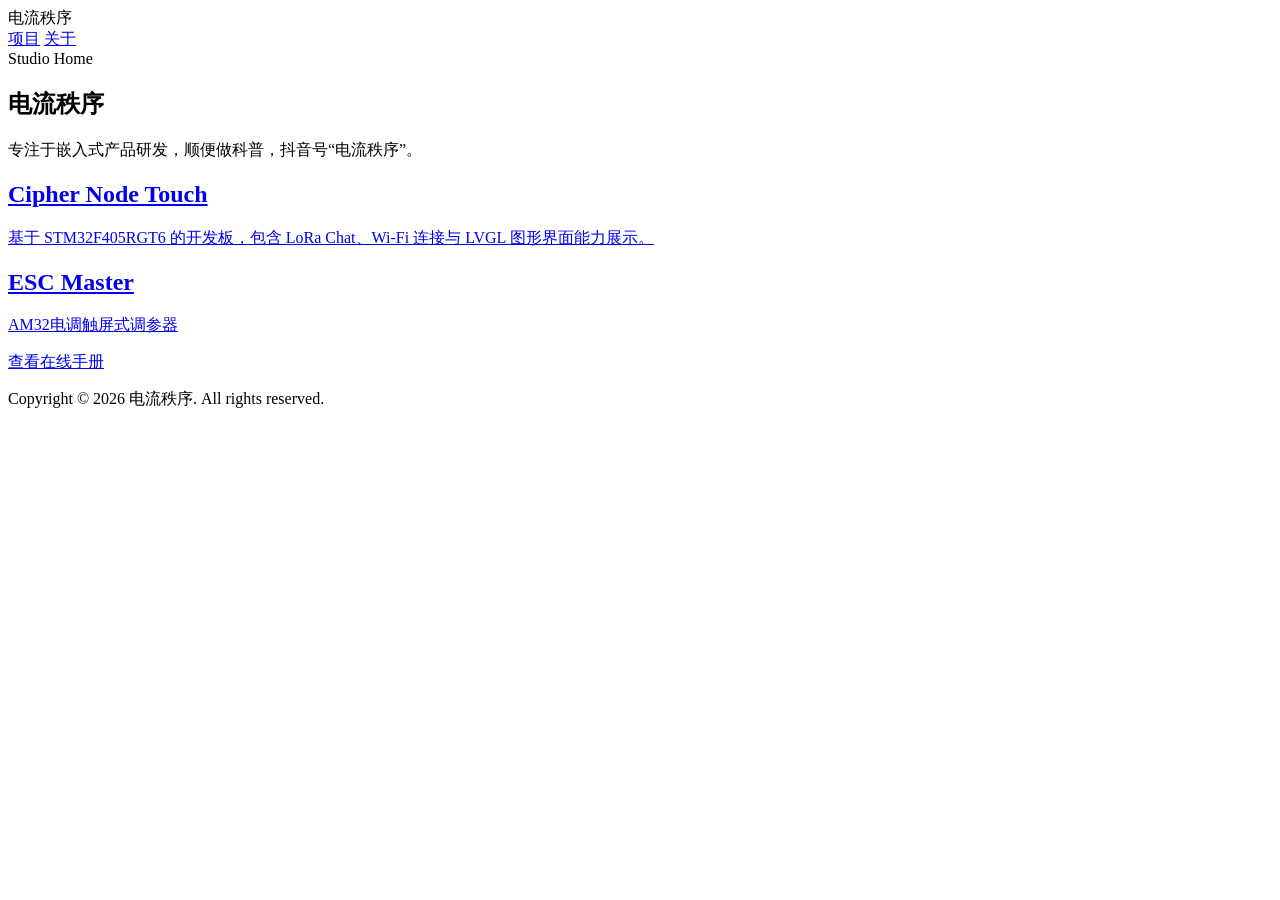
==== commit af388e7e: "Merge pull request #6 from sunzhen222/main ESC Master page" ====
--- a/index.html
+++ b/index.html
@@ -56,11 +56,11 @@
                 基于 STM32F405RGT6 的开发板，包含 LoRa Chat、Wi-Fi 连接与 LVGL 图形界面能力展示。
               </p>
             </a>
-            <article class="project-card" aria-label="ESC Master 项目">
+            <a class="project-card" href="/esc_master/" aria-label="ESC Master 项目">
               <h2>ESC Master</h2>
               <p>AM32电调触屏式调参器</p>
-              <p class="project-link">建设中</p>
-            </article>
+              <p class="project-link">查看在线手册</p>
+            </a>
           </div>
         </section>
       </main>
